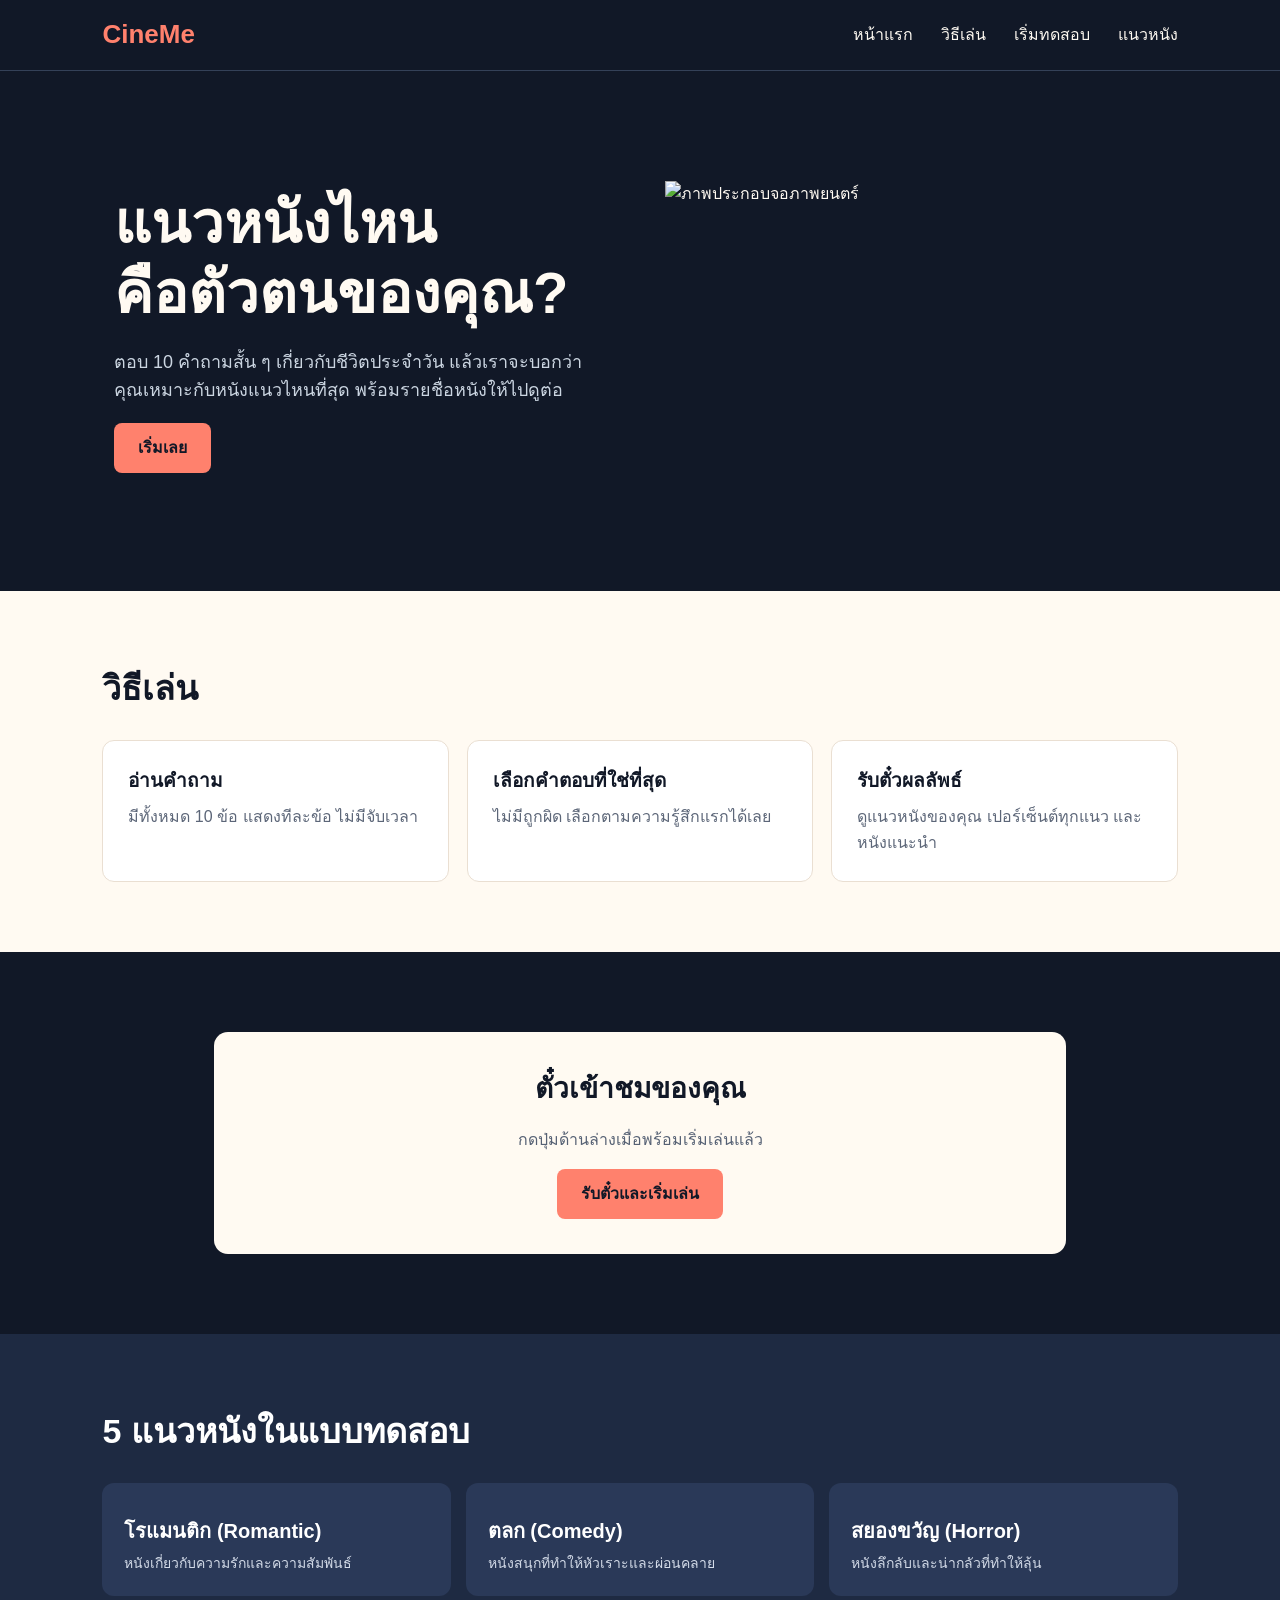
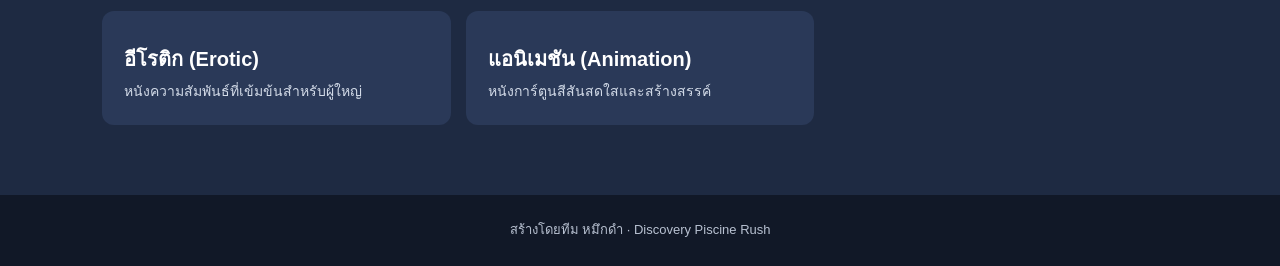
==== rush/index.html @ 9d231a4b "rush" ====
<!DOCTYPE html>
<html lang="th">
<head>
<meta charset="UTF-8">
<meta name="viewport" content="width=device-width, initial-scale=1">
<title>CineMe - แบบทดสอบ: แนวหนังที่ใช่สำหรับคุณ</title>
<link rel="preconnect" href="https://fonts.googleapis.com">
<link rel="stylesheet" href="https://fonts.googleapis.com/css2?family=Prompt:wght@400;500;700;800&display=swap">
<link rel="stylesheet" href="moive.css">
</head>
<body>
<header class="nav">
  <a class="logo" href="#home">CineMe</a>
  <button class="menu-btn" id="menuBtn" aria-label="เปิดเมนู" aria-expanded="false">☰</button>
  <nav id="menu">
    <a href="#home">หน้าแรก</a>
    <a href="#how">วิธีเล่น</a>
    <a href="#quiz">เริ่มทดสอบ</a>
    <a href="#genres">แนวหนัง</a>
  </nav>
</header>
<main>
  <section id="home" class="hero">
    <div class="hero-text">
      <h1>แนวหนังไหน<br>คือตัวตนของคุณ?</h1>
      <p>ตอบ 10 คำถามสั้น ๆ เกี่ยวกับชีวิตประจำวัน แล้วเราจะบอกว่าคุณเหมาะกับหนังแนวไหนที่สุด พร้อมรายชื่อหนังให้ไปดูต่อ</p>
      <a class="btn" href="#quiz" id="heroStart">เริ่มเลย</a>
    </div>
    <div class="hero-image">
      <img src="assets/xGwDeehYUPAaTZqSeuHUv8.jpg" alt="ภาพประกอบจอภาพยนตร์" width="500" height="300">
    </div>
  </section>

  <section id="how" class="band">
    <h2>วิธีเล่น</h2>
    <ol class="steps">
      <li><strong>อ่านคำถาม</strong><span>มีทั้งหมด 10 ข้อ แสดงทีละข้อ ไม่มีจับเวลา</span></li>
      <li><strong>เลือกคำตอบที่ใช่ที่สุด</strong><span>ไม่มีถูกผิด เลือกตามความรู้สึกแรกได้เลย</span></li>
      <li><strong>รับตั๋วผลลัพธ์</strong><span>ดูแนวหนังของคุณ เปอร์เซ็นต์ทุกแนว และหนังแนะนำ</span></li>
    </ol>
  </section>

  <section id="quiz" class="quiz-wrap" aria-live="polite">
    <div class="ticket" id="startScreen">
      <h2>ตั๋วเข้าชมของคุณ</h2>
      <p> กดปุ่มด้านล่างเมื่อพร้อมเริ่มเล่นแล้ว </p>
      <button class="btn" id="startBtn">รับตั๋วและเริ่มเล่น</button>
    </div>

    <div class="ticket" id="questionScreen" hidden>
      <div class="progress-row">
        <span id="counter">ข้อ 1 จาก 10</span>
        <div class="progress" role="progressbar" aria-valuemin="0" aria-valuemax="10" aria-valuenow="0" id="progress"><div id="bar"></div></div>
      </div>
      <h2 id="questionText"></h2>
      <div class="answers" id="answers"></div>
      <div class="quiz-buttons">
        <button class="back-button" id="backButton" type="button">← ย้อนกลับ</button>
        <button class="btn" id="nextButton" type="button">ข้อต่อไป →</button>
      </div>
    </div>

    <div class="ticket result" id="resultScreen" hidden>
      <p class="small">แนวหนังของคุณคือ</p>
      <h2 id="rName"></h2>
      <p id="rDesc"></p>
      <p class="small">หนังที่น่าจะถูกใจ: <strong id="rMovies"></strong></p>
      <div class="scores" id="scores"></div>
      <button class="btn" id="restartBtn">เล่นอีกครั้ง</button>
    </div>
  </section>

  <section id="genres" class="band">
    <h2>5 แนวหนังในแบบทดสอบ</h2>
    <div class="genre-grid" id="genreGrid"></div>
  </section>
</main>

<footer>สร้างโดยทีม หมึกดำ · Discovery Piscine Rush</footer>
<script src="moive.js"></script>
</body>
</html>
---- rush/moive.css ----
* { box-sizing: border-box; } /* สีและรูปแบบหลักของเว็บไซต์ */
html { scroll-behavior: smooth; }
body {
  margin: 0;
  background: #111827;
  color: #fffaf2;
  font-family: Tahoma, "Leelawadee UI", sans-serif;
  line-height: 1.6;
}
button, a { font: inherit; }
button { cursor: pointer; }
a { color: inherit; text-decoration: none; }
img { max-width: 100%; }
[hidden] { display: none !important; }
section { scroll-margin-top: 80px; }

.nav { 
  position: sticky; /* เมนูด้านบน */
  top: 0;
  z-index: 10;
  display: flex;
  justify-content: space-between;
  align-items: center;
  padding: 14px 8%;
  background: #111827;
  border-bottom: 1px solid #344158;
}
.logo { font-size: 26px; font-weight: bold; color: #ff816d; }
.nav nav { display: flex; gap: 28px; }
.nav nav a:hover { color: #ff816d; }
.menu-btn { display: none; background: none; border: 0; color: white; font-size: 25px; }

/* ส่วนแรก */
.hero {
  max-width: 1100px;
  min-height: 520px;
  margin: auto;
  padding: 70px 24px;
  display: flex;
  align-items: center;
  gap: 50px;
}
.hero-text { flex: 1; }
.hero h1 { font-size: 58px; line-height: 1.2; margin: 0 0 20px; }
.hero p { max-width: 480px; color: #cbd5e1; font-size: 18px; }
.hero-image { flex: 1; width: 45%; }
.hero-image img { display: block; width: 100%; }
.btn {
  display: inline-block;
  padding: 12px 24px;
  background: #ff816d;
  border: 0;
  border-radius: 8px;
  color: #111827;
  font-weight: bold;
}
.btn:hover { background: #ffad93; }
.btn:disabled { opacity: .5; cursor: not-allowed; }

.band { padding: 70px 8%; background: #fffaf2; color: #111827; } /* ส่วนวิธีเล่น */
.band h2 { font-size: 34px; margin: 0 0 25px; }
.steps { display: grid; grid-template-columns: repeat(3, 1fr); gap: 18px; list-style: none; padding: 0; margin: 0; }
.steps li { padding: 25px; background: white; border: 1px solid #eadfd2; border-radius: 12px; }
.steps strong { display: block; margin-bottom: 8px; font-size: 19px; }
.steps span { color: #5c6678; }

.quiz-wrap { max-width: 900px; margin: auto; padding: 80px 24px; } /* กล่องแบบทดสอบ */
.ticket { padding: 35px; background: #fffaf2; color: #111827; border-radius: 14px; }
.ticket h2 { font-size: 28px; margin: 0 0 15px; }
.ticket p { color: #566174; }
#startScreen { text-align: center; padding: 35px 0; }
.progress-row { display: flex; align-items: center; gap: 15px; margin-bottom: 25px; }
.progress-row span { white-space: nowrap; font-weight: bold; }
.progress { width: 100%; height: 9px; background: #e5e7eb; border-radius: 10px; overflow: hidden; }
#bar { width: 0; height: 100%; background: #ff816d; }
.question-hint { margin-bottom: 22px; }
.answers { display: grid; grid-template-columns: repeat(3, 1fr); gap: 12px; }
.answer {
  min-height: 70px;
  padding: 12px;
  background: white;
  border: 2px solid #e5e7eb;
  border-radius: 10px;
  color: #111827;
  text-align: left;
  font-weight: bold;
}
.answer:hover { border-color: #ff816d; }
.answer.selected { border-color: #ff816d; background: #fff0eb; }
.swatch { display: inline-block; width: 30px; height: 30px; margin-right: 10px; border-radius: 50%; vertical-align: middle; border: 1px solid #ddd; }
.quiz-buttons { display: flex; justify-content: space-between; gap: 12px; margin-top: 25px; }
.back-button { padding: 12px 22px; border: 1px solid #cbd5e1; border-radius: 8px; background: white; color: #111827; }
.back-button:hover { background: #f1f5f9; }
.back-button:disabled { opacity: .5; cursor: not-allowed; }

.result h2 { color: #e76553; } /* ผลลัพธ์และแนวหนัง */
.result .small { font-size: 14px; }
.scores { margin: 25px 0; }
.score-row { display: flex; align-items: center; gap: 10px; margin: 10px 0; font-size: 14px; }
.score-name { width: 90px; }
.score-bar { flex: 1; height: 8px; background: #e5e7eb; border-radius: 10px; overflow: hidden; }
.score-fill { height: 100%; background: #ff816d; }
.score-percent { width: 40px; text-align: right; }
#genres { background: #1e2a42; color: white; }
.genre-grid { display: grid; grid-template-columns: repeat(3, 1fr); gap: 15px; }
.genre-card { padding: 22px; background: #2a3958; border-radius: 12px; }
.genre-card h3 { margin: 10px 0 5px; font-size: 20px; }
.genre-card p { color: #d3dbe8; font-size: 14px; margin: 0; }
footer { padding: 25px; text-align: center; color: #b8c1d1; font-size: 13px; }

@media (max-width: 700px) {  /* ปรับให้ใช้งานง่ายบนมือถือ */
  .nav { padding: 12px 18px; }
  .menu-btn { display: block; }
  .nav nav { display: none; position: absolute; top: 59px; left: 0; right: 0; padding: 15px 18px; background: #111827; flex-direction: column; gap: 12px; }
  .nav nav.show { display: flex; }
  .hero { flex-direction: column; padding: 50px 20px; gap: 20px; }
  .hero h1 { font-size: 42px; }
  .hero-image { width: 100%; max-width: 400px; }
  .band { padding: 55px 20px; }
  .steps, .genre-grid { grid-template-columns: 1fr; }
  .quiz-wrap { padding: 60px 16px; }
  .ticket { padding: 24px 18px; }
  .answers { grid-template-columns: repeat(2, 1fr); }
}
@media (max-width: 380px) {
  .answers { grid-template-columns: 1fr; }
  .quiz-buttons button { padding: 10px 12px; }
}
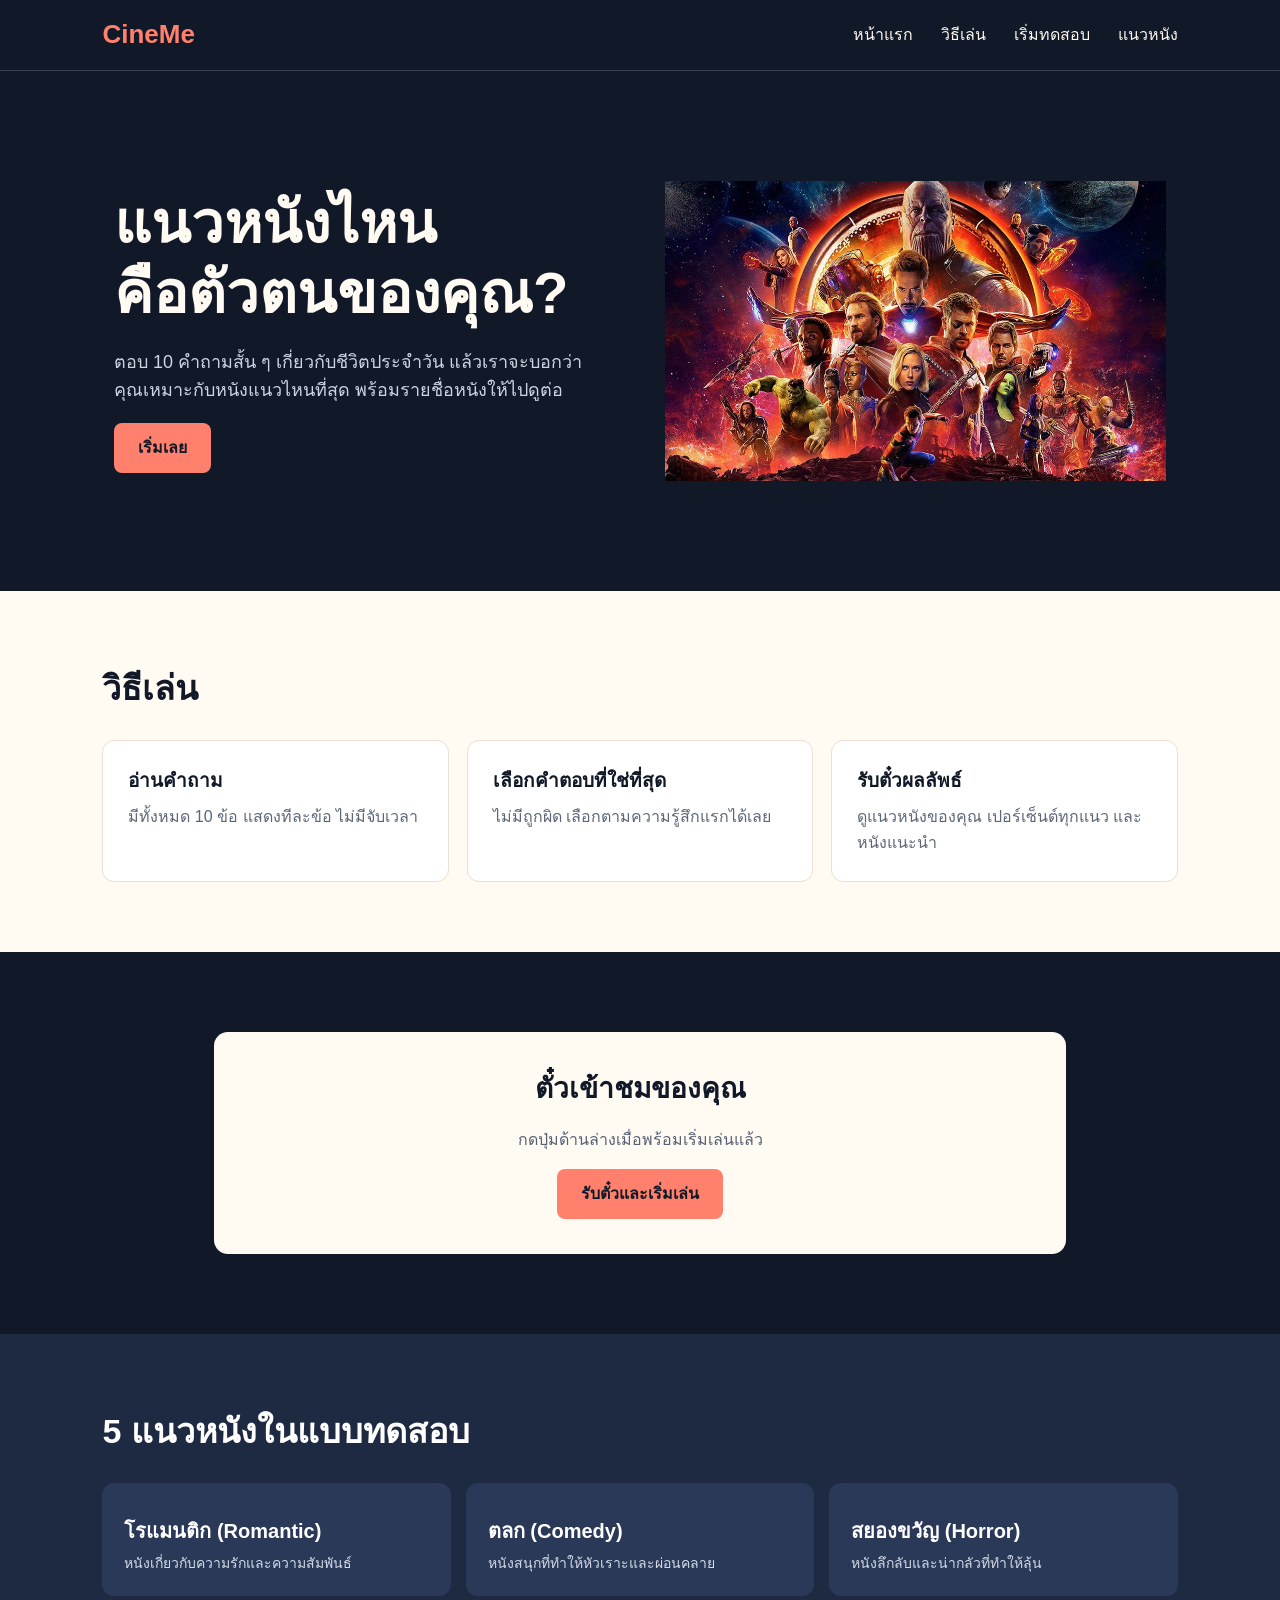
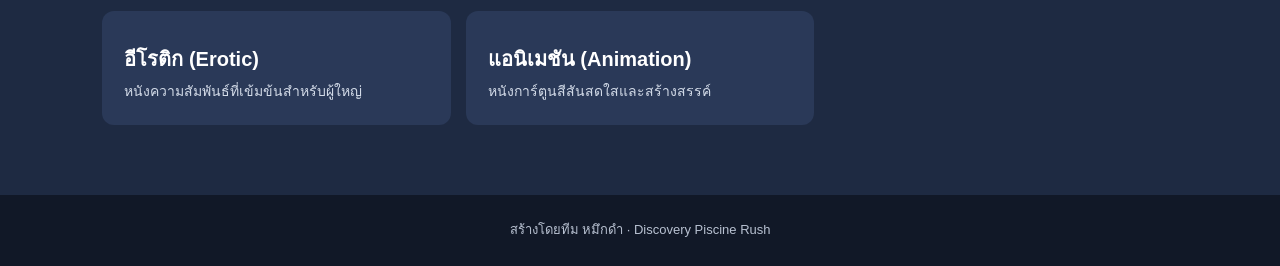
==== commit 1c29bfa2: "up rush" ====
--- a/rush/index.html
+++ b/rush/index.html
@@ -79,4 +79,4 @@
 <footer>สร้างโดยทีม หมึกดำ · Discovery Piscine Rush</footer>
 <script src="moive.js"></script>
 </body>
-</html>+</html>
--- a/rush/moive.css
+++ b/rush/moive.css
@@ -125,4 +125,4 @@
 @media (max-width: 380px) {
   .answers { grid-template-columns: 1fr; }
   .quiz-buttons button { padding: 10px 12px; }
-}+}
